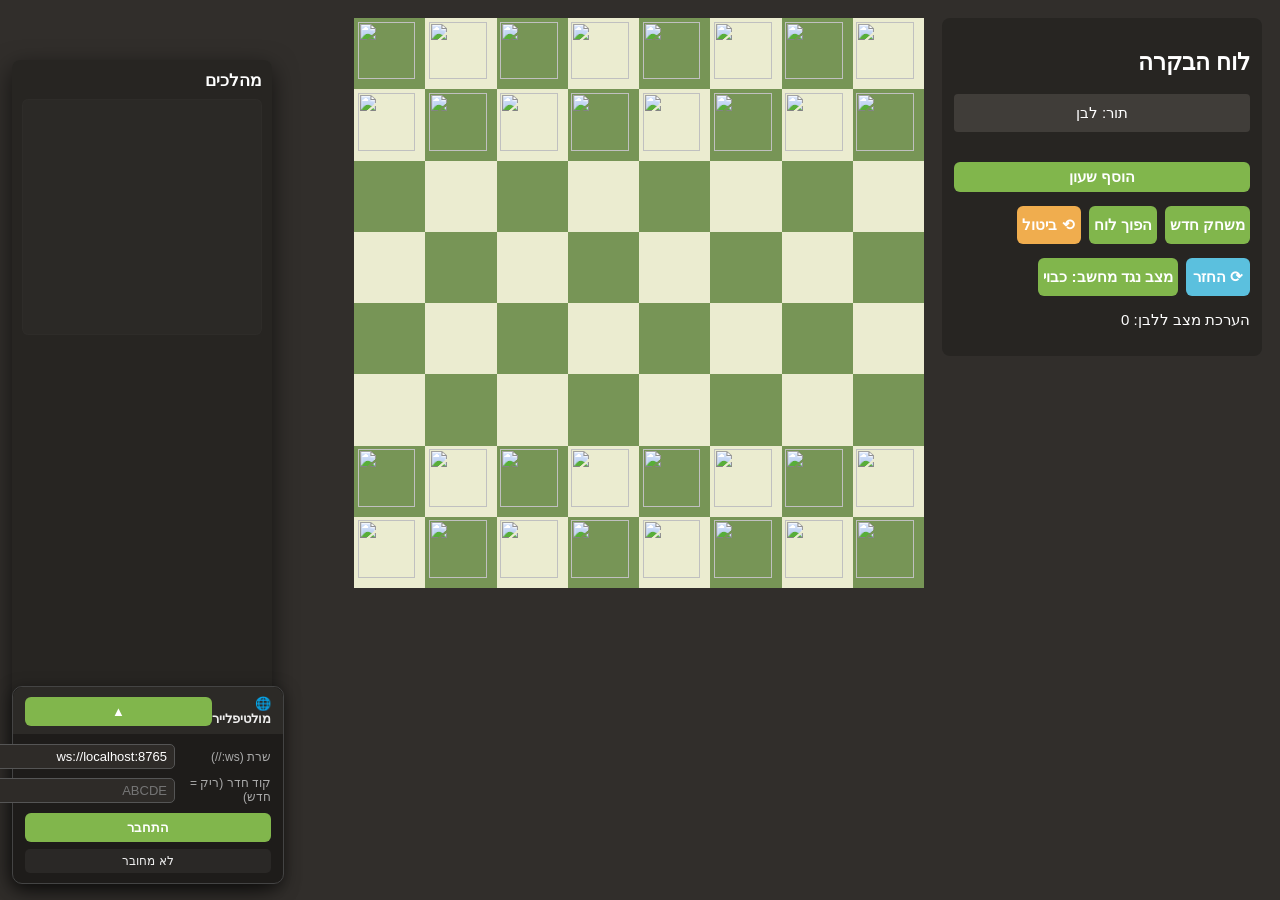
==== index.html @ 579b0fd6 "Add files via upload" ====
﻿<!DOCTYPE html>
<html lang="he" dir="rtl">
<head>
    <meta charset="UTF-8">
    <meta name="viewport" content="width=device-width, initial-scale=1.0">
    <title>מנוע שחמט עצמאי</title>
    <link rel="stylesheet" href="style.css">
</head>
<body>

    <div class="main-container">
        <div class="sidebar">
            <h2>לוח הבקרה</h2>
            <div class="status-box" id="status">תור: <span id="turn-text">לבן</span></div>

            <div class="captured">
                <div id="captured-w"></div>
                <div id="captured-b"></div>
            </div>

            <div class="controls">
                <!-- clocks block -->
                <div id="clocks-wrapper">
                    <div id="clocks" class="no-clock"></div>

                    <div id="clock-controls">
                        <button id="toggleClockBtn">הוסף שעון</button>

                        <div id="clock-form" style="display:none;">
                            <div class="form-row">
                                <label>לבן (דקות): <input id="whiteMinutesInput" type="number" min="0" value="5"></label>
                            </div>
                            <div class="form-row">
                                <label>שחור (דקות): <input id="blackMinutesInput" type="number" min="0" value="5"></label>
                            </div>
                            <div class="form-row">
                                <label>הוספה לכל מהלך (שניות): <input id="incrementInput" type="number" min="0" value="0"></label>
                            </div>
                            <div class="form-row">
                                <button id="startClockBtn">הפעל שעון (תתחיל בעוד ~2s)</button>
                                <button id="cancelClockBtn">בטל</button>
                            </div>
                        </div>
                    </div>
                </div>

                <!-- game control buttons (moved inside .controls) -->
                <div class="game-buttons">
                    <button id="resetBtn">משחק חדש</button>
                    <button id="flipBtn">הפוך לוח</button>


                    <!-- undo/redo חדשים -->
                    <button id="undoBtn" title="Undo (Ctrl+Z)">⟲ ביטול</button>
                    <button id="redoBtn" title="Redo (Ctrl+Y / Ctrl+Shift+Z)">⟳ החזר</button>

                    <button id="toggleAiBtn">מצב נגד מחשב: <span id="ai-status">כבוי</span></button>
                    <!-- AI controls (hidden by default) -->
                    <div id="ai-controls" class="ai-controls" style="display:none;">
                        <label>
                            עומק AI:
                            <input id="aiDepthInput"
                                   type="number"
                                   min="1"
                                   max="6"
                                   value="3"
                                   style="width:48px">
                        </label>
                    </div>
                </div>
            </div>

            <p class="debug-info">הערכת מצב ללבן: <span id="eval-score">0</span></p>
        </div>


        <div class="board-wrapper">
            <div id="board" class="board"></div>
        </div>
    </div>
    <!-- Move panel on the left -->
    <div id="moves-panel" class="moves-panel">
        <div class="moves-panel-header">
            <h3>מהלכים</h3>
        </div>
        <div id="move-list" class="move-list"></div>
    </div>

    <div id="game-over-modal" class="modal-overlay">
        <div class="modal-content">
            <div class="modal-title" id="winner-title">הלבן ניצח!</div>
            <div class="modal-text" id="end-reason">על ידי מט</div>
            <button onclick="game.reset()">משחק חדש</button>
            <button class="close-btn" onclick="document.getElementById('game-over-modal').style.display='none'">סגור</button>
        </div>
    </div>
    <script src="ai.js"></script>
    <script src="script.js"></script>
    <script src="multiplayer.js"></script>
    <script src="server.py"></script>
</body>
</html>
---- style.css ----
﻿:root {
    --sq-light: #ebecd0;
    --sq-dark: #779556;
    --highlight: rgba(255, 255, 51, 0.6);
    --valid-move: rgba(0, 0, 0, 0.15);
    --valid-capture: rgba(255, 0, 0, 0.3);
}

body {
    background-color: #312e2b;
    color: #fff;
    font-family: 'Segoe UI', Tahoma, Geneva, Verdana, sans-serif;
    margin: 0;
    display: flex;
    justify-content: flex-start; /* לא מרכז יותר */
    align-items: flex-start; /* מתחיל מהחלק העליון */
    min-height: 100vh;
}

/* דוחף את ה-main-container לקצה הימני */
.main-container {
    display: flex;
    gap: 18px;
    align-items: flex-start;
    padding: 18px;
    margin-left: auto; /* זה דוחף את הכל שמאלה כדי שה-main-container יעמוד לימין */
    max-width: calc(100% - 20px);
}




.square {
    display: flex;
    justify-content: center;
    align-items: center;
    position: relative;
    font-size: 5vh;
    cursor: pointer;
}

    .square.light {
        background-color: var(--sq-light);
        color: black;
    }

    .square.dark {
        background-color: var(--sq-dark);
        color: white;
    }

    .square.selected {
        background-color: var(--highlight) !important;
    }

/* סימון מהלך חוקי: נקודה קטנה במרכז */
.hint-move::after {
    content: "";
    position: absolute;
    width: 29%;
    height: 29%;
    background-color: rgba(0, 0, 0, 0.20);
    border-radius: 50%;
    pointer-events: none;
}


/* סימון אכילה חוקית: טבעת/בולטות סביב הכלי */
.hint-capture::after {
    content: "";
    position: absolute;
    width: 100%;
    height: 100%;
    border: 6px solid rgba(0, 0, 0, 0.20);
    border-radius: 50%;
    box-sizing: border-box;
    pointer-events: none;
}





button {
    background: #81b64c;
    border: none;
    padding: 14px;
    margin-top: 6px;
    color: white;
    font-weight: bold;
    border-radius: 6px;
    cursor: pointer;
    font-size: 1rem;
}


    button:hover {
        background: #a3d160;
    }

.status-box {
    background: #403d39;
    padding: 10px;
    text-align: center;
    border-radius: 4px;
}

/* Modal */
.modal-overlay {
    position: fixed;
    top: 0;
    left: 0;
    width: 100%;
    height: 100%;
    background: rgba(0, 0, 0, 0.7);
    display: none;
    justify-content: center;
    align-items: center;
    z-index: 100;
}

.modal-content {
    background: #262421;
    padding: 40px;
    border-radius: 10px;
    text-align: center;
    border: 2px solid #81b64c;
    box-shadow: 0 0 20px rgba(0,0,0,0.5);
    color: white;
}

.modal-title {
    font-size: 2rem;
    margin-bottom: 10px;
    font-weight: bold;
}

.modal-text {
    font-size: 1.2rem;
    margin-bottom: 20px;
    color: #ccc;
}

.close-btn {
    background: #454341;
    margin-top: 10px;
}

    .close-btn:hover {
        background: #5a5856;
    }



/* promotion */
.promotion-overlay {
    position: fixed;
    top: 0;
    left: 0;
    width: 100%;
    height: 100%;
    background: rgba(0,0,0,0.5);
    display: flex;
    justify-content: center;
    align-items: center;
    z-index: 1000;
}

.promotion-menu {
    background: white;
    padding: 20px;
    border-radius: 10px;
    display: flex;
    gap: 15px;
    box-shadow: 0 5px 15px rgba(0,0,0,0.3);
}

.promotion-option {
    cursor: pointer;
    transition: transform 0.2s;
    width: 60px;
    height: 60px;
}

.promotion-option:hover {
   transform: scale(1.2);
}

.board.flipped {
    transform: rotate(180deg);
}

.board.flipped .piece-img {
    transform: rotate(180deg);
}


.piece-img {
    width: 90%;
    height: 90%;
    object-fit: contain;
    pointer-events: auto; /* או פשוט הסר את השורה לחלוטין */
    -webkit-user-drag: element; /* אופציונלי — עוזר בדפדפנים מסוימים */
}

#clocks {
    display: flex;
    flex-direction: column;
    gap: 12px;
    margin: 15px 0;
}

#whiteClock,
#blackClock {
    font-family: 'Segoe UI', system-ui, sans-serif;
    font-size: 26px;
    font-weight: 600;
    letter-spacing: 1px;
    background: linear-gradient(180deg, #2c2c2c, #1a1a1a);
    color: #f5f5f5;
    padding: 10px 16px;
    border-radius: 8px;
    display: flex;
    justify-content: center;
    align-items: center;
    box-shadow: inset 0 0 0 1px rgba(255,255,255,0.08), 0 4px 10px rgba(0,0,0,0.4);
    transition: all 0.2s ease;
}

    #whiteClock.active {
        outline: 2px solid #4caf50;
        box-shadow: 0 0 12px rgba(76, 175, 80, 0.6), inset 0 0 0 1px rgba(255,255,255,0.1);
    }

    #blackClock.active {
        outline: 2px solid #f44336;
        box-shadow: 0 0 12px rgba(244, 67, 54, 0.6), inset 0 0 0 1px rgba(255,255,255,0.1);
    }

/* ----- clocks styling ----- */
#clocks-wrapper {
    width: 100%;
}

#clocks {
    display: flex;
    flex-direction: column;
    gap: 8px;
    margin: 12px 0;
}

/* each clock row */
.clock-row {
    display: flex;
    align-items: center;
    gap: 10px;
    padding: 8px 10px;
    border-radius: 8px;
    background: linear-gradient(180deg,#1f1f1f,#121212);
    color: #fff;
    box-shadow: 0 6px 14px rgba(0,0,0,0.45);
}

/* label "לבן" / "שחור" */
.clock-label {
    font-size: 12px;
    color: #ddd;
    font-weight: 600;
    min-width: 48px;
    text-align: left;
}

/* time value */
.clock-time {
    font-family: 'Segoe UI', system-ui, sans-serif;
    font-size: 24px;
    font-weight: 700;
    letter-spacing: 1px;
    margin-left: 8px;
}

/* active player highlight */
.clock-row.active {
    box-shadow: 0 8px 18px rgba(0,0,0,0.6), 0 0 14px rgba(100, 149, 237, 0.18);
    transform: translateY(-2px);
}

/* smaller helpful text */
#clock-controls {
    margin-top: 8px;
    display: flex;
    flex-direction: column;
    gap: 8px;
}

    #clock-controls button {
        padding: 6px 10px;
        border-radius: 6px;
        cursor: pointer;
    }

#clock-form {
    background: rgba(255,255,255,0.03);
    padding: 8px;
    border-radius: 8px;
}

    /* form row */
    #clock-form .form-row {
        margin-bottom: 6px;
        font-size: 14px;
        color: #ddd;
    }

    #clock-form input {
        width: 80px;
        margin-left: 8px;
        padding: 4px 6px;
        border-radius: 4px;
    }

/* ----- layout: move main container to right edge ----- */
.main-container {
    display: flex;
    gap: 18px;
    align-items: flex-start;
    /* push content to the right edge */
    justify-content: flex-end;
    padding: 18px;
}

/* make board-wrapper and sidebar fixed widths (easy to control) */

/* BOARD responsive */
.board-wrapper {
    width: 570px; /* ← זה הגודל שיש לך עכשיו (תוכל לשנות מספר) */
    max-width: calc(100vw - 360px);
    aspect-ratio: 1 / 1;
    box-sizing: border-box;
}


/* השמירה על מרובע מלא בתוך ה-wrapper */
.board {
    width: 100%;
    height: 100%;
    display: grid;
    grid-template-columns: repeat(8, 1fr);
    grid-template-rows: repeat(8, 1fr);
}


/* SIDEBAR spacing smaller and responsive */
.sidebar {
    width: 320px;
    max-width: 38vw;
    background: #272522;
    padding: 12px; /* פחות padding */
    border-radius: 8px;
    display: flex;
    flex-direction: column;
    gap: 0px; /* קטן */
    box-sizing: border-box;
    font-size: 15px;
}
/* --- Game-buttons layout & undo/redo visibility --- */
.game-buttons {
    display: flex;
    gap: 8px;
    flex-wrap: wrap;
    align-items: center;
}

    /* הכפתורים בסיידבר קטנים יותר כדי לא לשבור את ה-layout */
    .game-buttons button {
        padding: 8px 10px; /* קטן יותר מהברירת מחדל */
        margin-top: 0; /* מבטל margin-top כללית */
        font-size: 0.95rem;
        min-width: 64px;
    }

/* צבע מיוחד ל-undo/redo (לא חובה) — לשים לב שזה לא חורג מהערכת צבעים */
#undoBtn {
    background: #f0ad4e;
}
/* כתום-זהוב */
#redoBtn {
    background: #5bc0de;
}
/* תכלת */
#undoBtn:hover {
    background: #f7b96f;
}

#redoBtn:hover {
    background: #7fd3ea;
}


    /* Buttons smaller so they לא מקפיצים את ה-layout */
    .sidebar button {
        background: #81b64c;
        border: none;
        padding: 10px 5px; /* מוקטן */
        margin-top: 6px;
        color: white;
        font-weight: bold;
        border-radius: 6px;
        cursor: pointer;
        font-size: 0.95rem;
        box-sizing: border-box;
    }

    /* tighter control spacing */
    .sidebar .controls {
        display: flex;
        flex-direction: column;
        gap: 8px;
    }



/* Moves panel fixed on the left */
.moves-panel {
    position: fixed;
    left: 12px;
    top: 60px;
    width: 260px;
    height: calc(100vh - 80px);
    background: rgba(39,37,34,0.92);
    border-radius: 8px;
    padding: 10px;
    box-sizing: border-box;
    box-shadow: 0 8px 24px rgba(0,0,0,0.6);
    z-index: 120;
    display: flex;
    flex-direction: column;
    gap: 8px;
}

.moves-panel-header {
    display: flex;
    align-items: center;
    justify-content: space-between;
    gap: 8px;
}

.moves-panel h3 {
    margin: 0;
    font-size: 1.05rem;
    color: #fff;
}

/* use existing .move-list styles from earlier; override height */
.move-list {
    background: rgba(255,255,255,0.02);
    border-radius: 6px;
    padding: 8px;
    font-size: 13px;
    color: #e6e6e6;
    overflow-y: auto;
    flex: 1 1 auto;
}

/* Move list (sidebar) */
.moves-wrapper {
    margin-top: 12px;
    max-height: 260px; /* גובה רשימה - ניתן לשנות */
    overflow: hidden;
    display: flex;
    flex-direction: column;
    gap: 6px;
}

.move-list {
    background: rgba(255,255,255,0.02);
    border-radius: 6px;
    padding: 8px;
    font-size: 13px;
    color: #e6e6e6;
    overflow-y: auto;
    max-height: 220px;
    box-shadow: inset 0 0 0 1px rgba(255,255,255,0.01);
}

/* כל שורה: מספר מהלך ואז מהלכים של לבן/שחור */
.move-row {
    display: flex;
    gap: 8px;
    align-items: center;
    padding: 4px 2px;
    border-bottom: 1px dashed rgba(255,255,255,0.02);
}

    .move-row .move-num {
        color: #bfbfbf;
        min-width: 28px;
        text-align: left;
        font-weight: 600;
    }

    .move-row .move-white, .move-row .move-black {
        flex: 1 1 auto;
        white-space: nowrap;
        overflow: hidden;
        text-overflow: ellipsis;
    }

    /* highlight קל לשורה נבחרת (לשימוש מאוחר יותר) */
    .move-row.selected {
        background: rgba(255,255,255,0.03);
    }

.clickable-move {
    cursor: pointer;
}

    .clickable-move:hover {
        background: rgba(255,255,255,0.1);
    }
button.btn-disabled {
    opacity: 0.45;
    cursor: not-allowed;
    filter: grayscale(0.2);
}


/*זה מוסיף סימון צהוב מסביב לגרירה
    .square.selected-drag {
    box-shadow: 0 0 0 3px rgba(255, 255, 0, 0.6) inset;
}*/
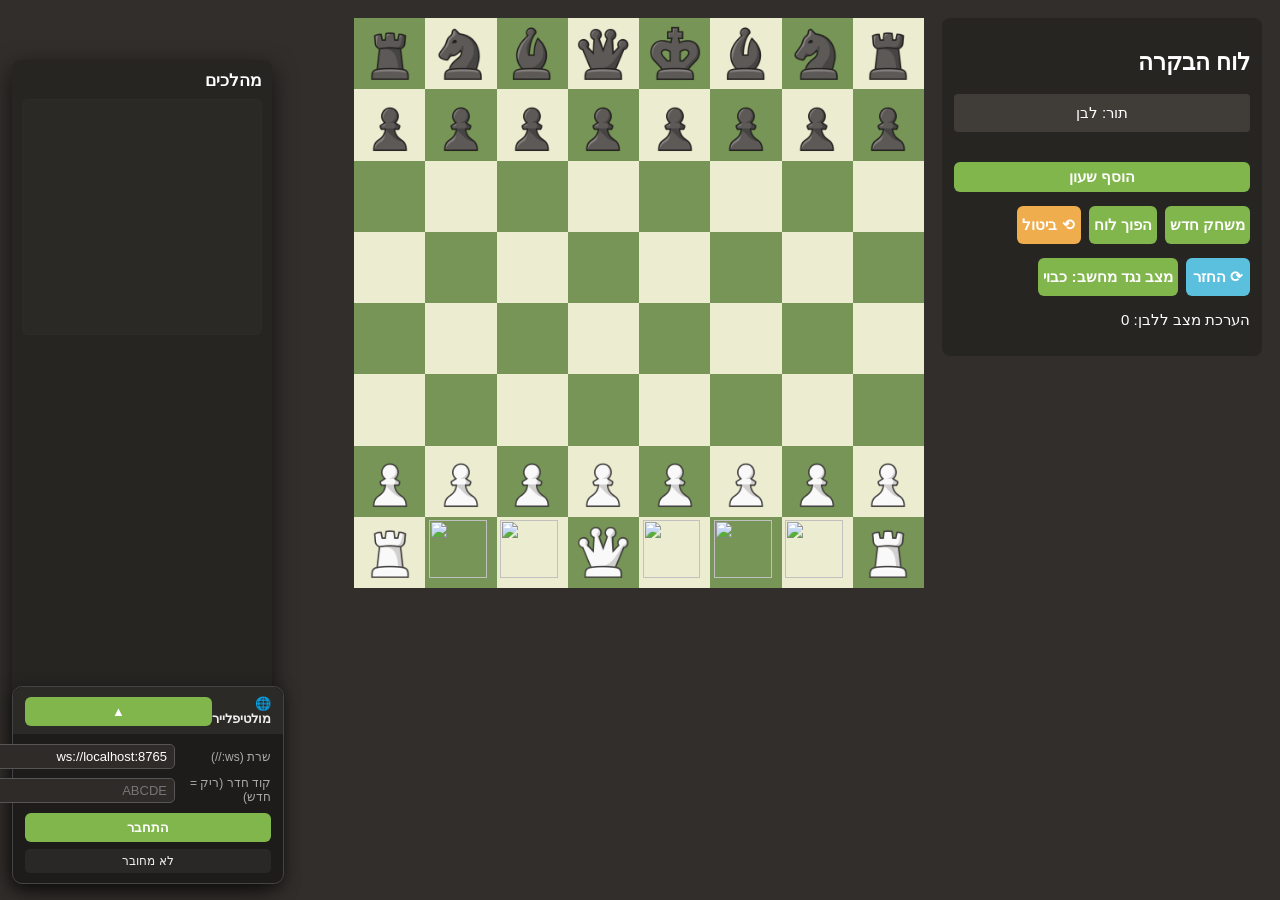
==== commit 3dac69cb: "Update index.html" ====
--- a/index.html
+++ b/index.html
@@ -1,17 +1,18 @@
-﻿<!DOCTYPE html>
+<!DOCTYPE html>
 <html lang="he" dir="rtl">
 <head>
-    <meta charset="UTF-8">
+    <meta charset="utf-8">
+    <meta http-equiv="Content-Type" content="text/html; charset=utf-8">
     <meta name="viewport" content="width=device-width, initial-scale=1.0">
-    <title>מנוע שחמט עצמאי</title>
-    <link rel="stylesheet" href="style.css">
+    <title>&#x5DE;&#x5E0;&#x5D5;&#x5E2; &#x5E9;&#x5D7;&#x5DE;&#x5D8; &#x5E2;&#x5E6;&#x5DE;&#x5D0;&#x5D9;</title>
+    <link rel="stylesheet" href="style.css?v=20260624-final">
 </head>
 <body>
 
     <div class="main-container">
         <div class="sidebar">
-            <h2>לוח הבקרה</h2>
-            <div class="status-box" id="status">תור: <span id="turn-text">לבן</span></div>
+            <h2>&#x5DC;&#x5D5;&#x5D7; &#x5D4;&#x5D1;&#x5E7;&#x5E8;&#x5D4;</h2>
+            <div class="status-box" id="status">&#x5EA;&#x5D5;&#x5E8;: <span id="turn-text">&#x5DC;&#x5D1;&#x5DF;</span></div>
 
             <div class="captured">
                 <div id="captured-w"></div>
@@ -24,21 +25,21 @@
                     <div id="clocks" class="no-clock"></div>
 
                     <div id="clock-controls">
-                        <button id="toggleClockBtn">הוסף שעון</button>
+                        <button id="toggleClockBtn">&#x5D4;&#x5D5;&#x5E1;&#x5E3; &#x5E9;&#x5E2;&#x5D5;&#x5DF;</button>
 
                         <div id="clock-form" style="display:none;">
                             <div class="form-row">
-                                <label>לבן (דקות): <input id="whiteMinutesInput" type="number" min="0" value="5"></label>
+                                <label>&#x5DC;&#x5D1;&#x5DF; (&#x5D3;&#x5E7;&#x5D5;&#x5EA;): <input id="whiteMinutesInput" type="number" min="0" value="5"></label>
                             </div>
                             <div class="form-row">
-                                <label>שחור (דקות): <input id="blackMinutesInput" type="number" min="0" value="5"></label>
+                                <label>&#x5E9;&#x5D7;&#x5D5;&#x5E8; (&#x5D3;&#x5E7;&#x5D5;&#x5EA;): <input id="blackMinutesInput" type="number" min="0" value="5"></label>
                             </div>
                             <div class="form-row">
-                                <label>הוספה לכל מהלך (שניות): <input id="incrementInput" type="number" min="0" value="0"></label>
+                                <label>&#x5D4;&#x5D5;&#x5E1;&#x5E4;&#x5D4; &#x5DC;&#x5DB;&#x5DC; &#x5DE;&#x5D4;&#x5DC;&#x5DA; (&#x5E9;&#x5E0;&#x5D9;&#x5D5;&#x5EA;): <input id="incrementInput" type="number" min="0" value="0"></label>
                             </div>
                             <div class="form-row">
-                                <button id="startClockBtn">הפעל שעון (תתחיל בעוד ~2s)</button>
-                                <button id="cancelClockBtn">בטל</button>
+                                <button id="startClockBtn">&#x5D4;&#x5E4;&#x5E2;&#x5DC; &#x5E9;&#x5E2;&#x5D5;&#x5DF; (&#x5EA;&#x5EA;&#x5D7;&#x5D9;&#x5DC; &#x5D1;&#x5E2;&#x5D5;&#x5D3; ~2s)</button>
+                                <button id="cancelClockBtn">&#x5D1;&#x5D8;&#x5DC;</button>
                             </div>
                         </div>
                     </div>
@@ -46,19 +47,19 @@
 
                 <!-- game control buttons (moved inside .controls) -->
                 <div class="game-buttons">
-                    <button id="resetBtn">משחק חדש</button>
-                    <button id="flipBtn">הפוך לוח</button>
+                    <button id="resetBtn">&#x5DE;&#x5E9;&#x5D7;&#x5E7; &#x5D7;&#x5D3;&#x5E9;</button>
+                    <button id="flipBtn">&#x5D4;&#x5E4;&#x5D5;&#x5DA; &#x5DC;&#x5D5;&#x5D7;</button>
 
 
-                    <!-- undo/redo חדשים -->
-                    <button id="undoBtn" title="Undo (Ctrl+Z)">⟲ ביטול</button>
-                    <button id="redoBtn" title="Redo (Ctrl+Y / Ctrl+Shift+Z)">⟳ החזר</button>
+                    <!-- undo/redo &#x5D7;&#x5D3;&#x5E9;&#x5D9;&#x5DD; -->
+                    <button id="undoBtn" title="Undo (Ctrl+Z)">&#x27F2; &#x5D1;&#x5D9;&#x5D8;&#x5D5;&#x5DC;</button>
+                    <button id="redoBtn" title="Redo (Ctrl+Y / Ctrl+Shift+Z)">&#x27F3; &#x5D4;&#x5D7;&#x5D6;&#x5E8;</button>
 
-                    <button id="toggleAiBtn">מצב נגד מחשב: <span id="ai-status">כבוי</span></button>
+                    <button id="toggleAiBtn">&#x5DE;&#x5E6;&#x5D1; &#x5E0;&#x5D2;&#x5D3; &#x5DE;&#x5D7;&#x5E9;&#x5D1;: <span id="ai-status">&#x5DB;&#x5D1;&#x5D5;&#x5D9;</span></button>
                     <!-- AI controls (hidden by default) -->
                     <div id="ai-controls" class="ai-controls" style="display:none;">
                         <label>
-                            עומק AI:
+                            &#x5E2;&#x5D5;&#x5DE;&#x5E7; AI:
                             <input id="aiDepthInput"
                                    type="number"
                                    min="1"
@@ -70,7 +71,7 @@
                 </div>
             </div>
 
-            <p class="debug-info">הערכת מצב ללבן: <span id="eval-score">0</span></p>
+            <p class="debug-info">&#x5D4;&#x5E2;&#x5E8;&#x5DB;&#x5EA; &#x5DE;&#x5E6;&#x5D1; &#x5DC;&#x5DC;&#x5D1;&#x5DF;: <span id="eval-score">0</span></p>
         </div>
 
 
@@ -81,22 +82,21 @@
     <!-- Move panel on the left -->
     <div id="moves-panel" class="moves-panel">
         <div class="moves-panel-header">
-            <h3>מהלכים</h3>
+            <h3>&#x5DE;&#x5D4;&#x5DC;&#x5DB;&#x5D9;&#x5DD;</h3>
         </div>
         <div id="move-list" class="move-list"></div>
     </div>
 
     <div id="game-over-modal" class="modal-overlay">
         <div class="modal-content">
-            <div class="modal-title" id="winner-title">הלבן ניצח!</div>
-            <div class="modal-text" id="end-reason">על ידי מט</div>
-            <button onclick="game.reset()">משחק חדש</button>
-            <button class="close-btn" onclick="document.getElementById('game-over-modal').style.display='none'">סגור</button>
+            <div class="modal-title" id="winner-title">&#x5D4;&#x5DC;&#x5D1;&#x5DF; &#x5E0;&#x5D9;&#x5E6;&#x5D7;!</div>
+            <div class="modal-text" id="end-reason">&#x5E2;&#x5DC; &#x5D9;&#x5D3;&#x5D9; &#x5DE;&#x5D8;</div>
+            <button onclick="game.reset()">&#x5DE;&#x5E9;&#x5D7;&#x5E7; &#x5D7;&#x5D3;&#x5E9;</button>
+            <button class="close-btn" onclick="document.getElementById('game-over-modal').style.display='none'">&#x5E1;&#x5D2;&#x5D5;&#x5E8;</button>
         </div>
     </div>
-    <script src="ai.js"></script>
-    <script src="script.js"></script>
-    <script src="multiplayer.js"></script>
-    <script src="server.py"></script>
+    <script src="ai.js?v=20260624-final"></script>
+    <script src="script.js?v=20260624-final"></script>
+    <script src="multiplayer.js?v=20260624-final"></script>
 </body>
-</html>+</html>
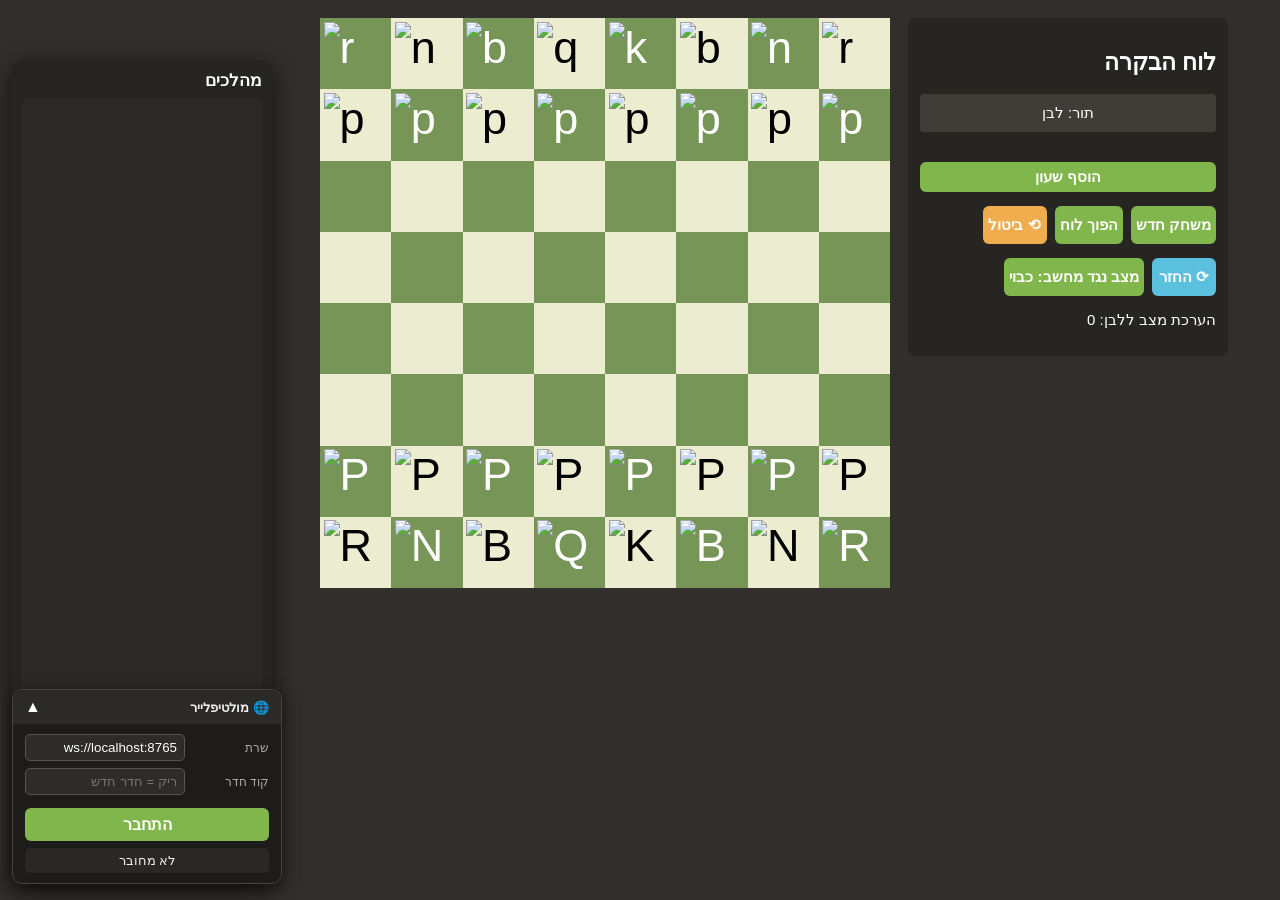
==== commit 971ec001: "Update index.html" ====
--- a/index.html
+++ b/index.html
@@ -1,18 +1,17 @@
 <!DOCTYPE html>
 <html lang="he" dir="rtl">
 <head>
-    <meta charset="utf-8">
-    <meta http-equiv="Content-Type" content="text/html; charset=utf-8">
+    <meta charset="UTF-8">
     <meta name="viewport" content="width=device-width, initial-scale=1.0">
-    <title>&#x5DE;&#x5E0;&#x5D5;&#x5E2; &#x5E9;&#x5D7;&#x5DE;&#x5D8; &#x5E2;&#x5E6;&#x5DE;&#x5D0;&#x5D9;</title>
-    <link rel="stylesheet" href="style.css?v=20260624-final">
+    <title>מנוע שחמט עצמאי</title>
+    <link rel="stylesheet" href="style.css">
 </head>
 <body>
 
     <div class="main-container">
         <div class="sidebar">
-            <h2>&#x5DC;&#x5D5;&#x5D7; &#x5D4;&#x5D1;&#x5E7;&#x5E8;&#x5D4;</h2>
-            <div class="status-box" id="status">&#x5EA;&#x5D5;&#x5E8;: <span id="turn-text">&#x5DC;&#x5D1;&#x5DF;</span></div>
+            <h2>לוח הבקרה</h2>
+            <div class="status-box" id="status">תור: <span id="turn-text">לבן</span></div>
 
             <div class="captured">
                 <div id="captured-w"></div>
@@ -25,21 +24,21 @@
                     <div id="clocks" class="no-clock"></div>
 
                     <div id="clock-controls">
-                        <button id="toggleClockBtn">&#x5D4;&#x5D5;&#x5E1;&#x5E3; &#x5E9;&#x5E2;&#x5D5;&#x5DF;</button>
+                        <button id="toggleClockBtn">הוסף שעון</button>
 
                         <div id="clock-form" style="display:none;">
                             <div class="form-row">
-                                <label>&#x5DC;&#x5D1;&#x5DF; (&#x5D3;&#x5E7;&#x5D5;&#x5EA;): <input id="whiteMinutesInput" type="number" min="0" value="5"></label>
+                                <label>לבן (דקות): <input id="whiteMinutesInput" type="number" min="0" value="5"></label>
                             </div>
                             <div class="form-row">
-                                <label>&#x5E9;&#x5D7;&#x5D5;&#x5E8; (&#x5D3;&#x5E7;&#x5D5;&#x5EA;): <input id="blackMinutesInput" type="number" min="0" value="5"></label>
+                                <label>שחור (דקות): <input id="blackMinutesInput" type="number" min="0" value="5"></label>
                             </div>
                             <div class="form-row">
-                                <label>&#x5D4;&#x5D5;&#x5E1;&#x5E4;&#x5D4; &#x5DC;&#x5DB;&#x5DC; &#x5DE;&#x5D4;&#x5DC;&#x5DA; (&#x5E9;&#x5E0;&#x5D9;&#x5D5;&#x5EA;): <input id="incrementInput" type="number" min="0" value="0"></label>
+                                <label>הוספה לכל מהלך (שניות): <input id="incrementInput" type="number" min="0" value="0"></label>
                             </div>
                             <div class="form-row">
-                                <button id="startClockBtn">&#x5D4;&#x5E4;&#x5E2;&#x5DC; &#x5E9;&#x5E2;&#x5D5;&#x5DF; (&#x5EA;&#x5EA;&#x5D7;&#x5D9;&#x5DC; &#x5D1;&#x5E2;&#x5D5;&#x5D3; ~2s)</button>
-                                <button id="cancelClockBtn">&#x5D1;&#x5D8;&#x5DC;</button>
+                                <button id="startClockBtn">הפעל שעון (תתחיל בעוד ~2s)</button>
+                                <button id="cancelClockBtn">בטל</button>
                             </div>
                         </div>
                     </div>
@@ -47,19 +46,19 @@
 
                 <!-- game control buttons (moved inside .controls) -->
                 <div class="game-buttons">
-                    <button id="resetBtn">&#x5DE;&#x5E9;&#x5D7;&#x5E7; &#x5D7;&#x5D3;&#x5E9;</button>
-                    <button id="flipBtn">&#x5D4;&#x5E4;&#x5D5;&#x5DA; &#x5DC;&#x5D5;&#x5D7;</button>
+                    <button id="resetBtn">משחק חדש</button>
+                    <button id="flipBtn">הפוך לוח</button>
 
 
-                    <!-- undo/redo &#x5D7;&#x5D3;&#x5E9;&#x5D9;&#x5DD; -->
-                    <button id="undoBtn" title="Undo (Ctrl+Z)">&#x27F2; &#x5D1;&#x5D9;&#x5D8;&#x5D5;&#x5DC;</button>
-                    <button id="redoBtn" title="Redo (Ctrl+Y / Ctrl+Shift+Z)">&#x27F3; &#x5D4;&#x5D7;&#x5D6;&#x5E8;</button>
+                    <!-- undo/redo חדשים -->
+                    <button id="undoBtn" title="Undo (Ctrl+Z)">⟲ ביטול</button>
+                    <button id="redoBtn" title="Redo (Ctrl+Y / Ctrl+Shift+Z)">⟳ החזר</button>
 
-                    <button id="toggleAiBtn">&#x5DE;&#x5E6;&#x5D1; &#x5E0;&#x5D2;&#x5D3; &#x5DE;&#x5D7;&#x5E9;&#x5D1;: <span id="ai-status">&#x5DB;&#x5D1;&#x5D5;&#x5D9;</span></button>
+                    <button id="toggleAiBtn">מצב נגד מחשב: <span id="ai-status">כבוי</span></button>
                     <!-- AI controls (hidden by default) -->
                     <div id="ai-controls" class="ai-controls" style="display:none;">
                         <label>
-                            &#x5E2;&#x5D5;&#x5DE;&#x5E7; AI:
+                            עומק AI:
                             <input id="aiDepthInput"
                                    type="number"
                                    min="1"
@@ -71,7 +70,7 @@
                 </div>
             </div>
 
-            <p class="debug-info">&#x5D4;&#x5E2;&#x5E8;&#x5DB;&#x5EA; &#x5DE;&#x5E6;&#x5D1; &#x5DC;&#x5DC;&#x5D1;&#x5DF;: <span id="eval-score">0</span></p>
+            <p class="debug-info">הערכת מצב ללבן: <span id="eval-score">0</span></p>
         </div>
 
 
@@ -82,21 +81,22 @@
     <!-- Move panel on the left -->
     <div id="moves-panel" class="moves-panel">
         <div class="moves-panel-header">
-            <h3>&#x5DE;&#x5D4;&#x5DC;&#x5DB;&#x5D9;&#x5DD;</h3>
+            <h3>מהלכים</h3>
         </div>
         <div id="move-list" class="move-list"></div>
     </div>
 
     <div id="game-over-modal" class="modal-overlay">
         <div class="modal-content">
-            <div class="modal-title" id="winner-title">&#x5D4;&#x5DC;&#x5D1;&#x5DF; &#x5E0;&#x5D9;&#x5E6;&#x5D7;!</div>
-            <div class="modal-text" id="end-reason">&#x5E2;&#x5DC; &#x5D9;&#x5D3;&#x5D9; &#x5DE;&#x5D8;</div>
-            <button onclick="game.reset()">&#x5DE;&#x5E9;&#x5D7;&#x5E7; &#x5D7;&#x5D3;&#x5E9;</button>
-            <button class="close-btn" onclick="document.getElementById('game-over-modal').style.display='none'">&#x5E1;&#x5D2;&#x5D5;&#x5E8;</button>
+            <div class="modal-title" id="winner-title">הלבן ניצח!</div>
+            <div class="modal-text" id="end-reason">על ידי מט</div>
+            <button onclick="game.reset()">משחק חדש</button>
+            <button class="close-btn" onclick="document.getElementById('game-over-modal').style.display='none'">סגור</button>
         </div>
     </div>
-    <script src="ai.js?v=20260624-final"></script>
-    <script src="script.js?v=20260624-final"></script>
-    <script src="multiplayer.js?v=20260624-final"></script>
+    <script src="ai.js"></script>
+    <script src="script.js"></script>
+    <script src="multiplayer.js"></script>
+    <script src="server.py"></script>
 </body>
 </html>
--- a/style.css
+++ b/style.css
@@ -1,4 +1,4 @@
-﻿:root {
+:root {
     --sq-light: #ebecd0;
     --sq-dark: #779556;
     --highlight: rgba(255, 255, 51, 0.6);
@@ -12,18 +12,18 @@
     font-family: 'Segoe UI', Tahoma, Geneva, Verdana, sans-serif;
     margin: 0;
     display: flex;
-    justify-content: flex-start; /* לא מרכז יותר */
-    align-items: flex-start; /* מתחיל מהחלק העליון */
+    justify-content: flex-start; /* \u05DC\u05D0 \u05DE\u05E8\u05DB\u05D6 \u05D9\u05D5\u05EA\u05E8 */
+    align-items: flex-start; /* \u05DE\u05EA\u05D7\u05D9\u05DC \u05DE\u05D4\u05D7\u05DC\u05E7 \u05D4\u05E2\u05DC\u05D9\u05D5\u05DF */
     min-height: 100vh;
 }
 
-/* דוחף את ה-main-container לקצה הימני */
+/* \u05D3\u05D5\u05D7\u05E3 \u05D0\u05EA \u05D4-main-container \u05DC\u05E7\u05E6\u05D4 \u05D4\u05D9\u05DE\u05E0\u05D9 */
 .main-container {
     display: flex;
     gap: 18px;
     align-items: flex-start;
     padding: 18px;
-    margin-left: auto; /* זה דוחף את הכל שמאלה כדי שה-main-container יעמוד לימין */
+    margin-left: auto; /* \u05D6\u05D4 \u05D3\u05D5\u05D7\u05E3 \u05D0\u05EA \u05D4\u05DB\u05DC \u05E9\u05DE\u05D0\u05DC\u05D4 \u05DB\u05D3\u05D9 \u05E9\u05D4-main-container \u05D9\u05E2\u05DE\u05D5\u05D3 \u05DC\u05D9\u05DE\u05D9\u05DF */
     max-width: calc(100% - 20px);
 }
 
@@ -53,7 +53,7 @@
         background-color: var(--highlight) !important;
     }
 
-/* סימון מהלך חוקי: נקודה קטנה במרכז */
+/* \u05E1\u05D9\u05DE\u05D5\u05DF \u05DE\u05D4\u05DC\u05DA \u05D7\u05D5\u05E7\u05D9: \u05E0\u05E7\u05D5\u05D3\u05D4 \u05E7\u05D8\u05E0\u05D4 \u05D1\u05DE\u05E8\u05DB\u05D6 */
 .hint-move::after {
     content: "";
     position: absolute;
@@ -65,7 +65,7 @@
 }
 
 
-/* סימון אכילה חוקית: טבעת/בולטות סביב הכלי */
+/* \u05E1\u05D9\u05DE\u05D5\u05DF \u05D0\u05DB\u05D9\u05DC\u05D4 \u05D7\u05D5\u05E7\u05D9\u05EA: \u05D8\u05D1\u05E2\u05EA/\u05D1\u05D5\u05DC\u05D8\u05D5\u05EA \u05E1\u05D1\u05D9\u05D1 \u05D4\u05DB\u05DC\u05D9 */
 .hint-capture::after {
     content: "";
     position: absolute;
@@ -199,8 +199,8 @@
     width: 90%;
     height: 90%;
     object-fit: contain;
-    pointer-events: auto; /* או פשוט הסר את השורה לחלוטין */
-    -webkit-user-drag: element; /* אופציונלי — עוזר בדפדפנים מסוימים */
+    pointer-events: auto; /* \u05D0\u05D5 \u05E4\u05E9\u05D5\u05D8 \u05D4\u05E1\u05E8 \u05D0\u05EA \u05D4\u05E9\u05D5\u05E8\u05D4 \u05DC\u05D7\u05DC\u05D5\u05D8\u05D9\u05DF */
+    -webkit-user-drag: element; /* \u05D0\u05D5\u05E4\u05E6\u05D9\u05D5\u05E0\u05DC\u05D9 \u2014 \u05E2\u05D5\u05D6\u05E8 \u05D1\u05D3\u05E4\u05D3\u05E4\u05E0\u05D9\u05DD \u05DE\u05E1\u05D5\u05D9\u05DE\u05D9\u05DD */
 }
 
 #clocks {
@@ -261,7 +261,7 @@
     box-shadow: 0 6px 14px rgba(0,0,0,0.45);
 }
 
-/* label "לבן" / "שחור" */
+/* label "\u05DC\u05D1\u05DF" / "\u05E9\u05D7\u05D5\u05E8" */
 .clock-label {
     font-size: 12px;
     color: #ddd;
@@ -333,14 +333,14 @@
 
 /* BOARD responsive */
 .board-wrapper {
-    width: 570px; /* ← זה הגודל שיש לך עכשיו (תוכל לשנות מספר) */
+    width: 570px; /* \u2190 \u05D6\u05D4 \u05D4\u05D2\u05D5\u05D3\u05DC \u05E9\u05D9\u05E9 \u05DC\u05DA \u05E2\u05DB\u05E9\u05D9\u05D5 (\u05EA\u05D5\u05DB\u05DC \u05DC\u05E9\u05E0\u05D5\u05EA \u05DE\u05E1\u05E4\u05E8) */
     max-width: calc(100vw - 360px);
     aspect-ratio: 1 / 1;
     box-sizing: border-box;
 }
 
 
-/* השמירה על מרובע מלא בתוך ה-wrapper */
+/* \u05D4\u05E9\u05DE\u05D9\u05E8\u05D4 \u05E2\u05DC \u05DE\u05E8\u05D5\u05D1\u05E2 \u05DE\u05DC\u05D0 \u05D1\u05EA\u05D5\u05DA \u05D4-wrapper */
 .board {
     width: 100%;
     height: 100%;
@@ -355,11 +355,11 @@
     width: 320px;
     max-width: 38vw;
     background: #272522;
-    padding: 12px; /* פחות padding */
+    padding: 12px; /* \u05E4\u05D7\u05D5\u05EA padding */
     border-radius: 8px;
     display: flex;
     flex-direction: column;
-    gap: 0px; /* קטן */
+    gap: 0px; /* \u05E7\u05D8\u05DF */
     box-sizing: border-box;
     font-size: 15px;
 }
@@ -371,23 +371,23 @@
     align-items: center;
 }
 
-    /* הכפתורים בסיידבר קטנים יותר כדי לא לשבור את ה-layout */
+    /* \u05D4\u05DB\u05E4\u05EA\u05D5\u05E8\u05D9\u05DD \u05D1\u05E1\u05D9\u05D9\u05D3\u05D1\u05E8 \u05E7\u05D8\u05E0\u05D9\u05DD \u05D9\u05D5\u05EA\u05E8 \u05DB\u05D3\u05D9 \u05DC\u05D0 \u05DC\u05E9\u05D1\u05D5\u05E8 \u05D0\u05EA \u05D4-layout */
     .game-buttons button {
-        padding: 8px 10px; /* קטן יותר מהברירת מחדל */
-        margin-top: 0; /* מבטל margin-top כללית */
+        padding: 8px 10px; /* \u05E7\u05D8\u05DF \u05D9\u05D5\u05EA\u05E8 \u05DE\u05D4\u05D1\u05E8\u05D9\u05E8\u05EA \u05DE\u05D7\u05D3\u05DC */
+        margin-top: 0; /* \u05DE\u05D1\u05D8\u05DC margin-top \u05DB\u05DC\u05DC\u05D9\u05EA */
         font-size: 0.95rem;
         min-width: 64px;
     }
 
-/* צבע מיוחד ל-undo/redo (לא חובה) — לשים לב שזה לא חורג מהערכת צבעים */
+/* \u05E6\u05D1\u05E2 \u05DE\u05D9\u05D5\u05D7\u05D3 \u05DC-undo/redo (\u05DC\u05D0 \u05D7\u05D5\u05D1\u05D4) \u2014 \u05DC\u05E9\u05D9\u05DD \u05DC\u05D1 \u05E9\u05D6\u05D4 \u05DC\u05D0 \u05D7\u05D5\u05E8\u05D2 \u05DE\u05D4\u05E2\u05E8\u05DB\u05EA \u05E6\u05D1\u05E2\u05D9\u05DD */
 #undoBtn {
     background: #f0ad4e;
 }
-/* כתום-זהוב */
+/* \u05DB\u05EA\u05D5\u05DD-\u05D6\u05D4\u05D5\u05D1 */
 #redoBtn {
     background: #5bc0de;
 }
-/* תכלת */
+/* \u05EA\u05DB\u05DC\u05EA */
 #undoBtn:hover {
     background: #f7b96f;
 }
@@ -397,11 +397,11 @@
 }
 
 
-    /* Buttons smaller so they לא מקפיצים את ה-layout */
+    /* Buttons smaller so they \u05DC\u05D0 \u05DE\u05E7\u05E4\u05D9\u05E6\u05D9\u05DD \u05D0\u05EA \u05D4-layout */
     .sidebar button {
         background: #81b64c;
         border: none;
-        padding: 10px 5px; /* מוקטן */
+        padding: 10px 5px; /* \u05DE\u05D5\u05E7\u05D8\u05DF */
         margin-top: 6px;
         color: white;
         font-weight: bold;
@@ -465,7 +465,7 @@
 /* Move list (sidebar) */
 .moves-wrapper {
     margin-top: 12px;
-    max-height: 260px; /* גובה רשימה - ניתן לשנות */
+    max-height: 260px; /* \u05D2\u05D5\u05D1\u05D4 \u05E8\u05E9\u05D9\u05DE\u05D4 - \u05E0\u05D9\u05EA\u05DF \u05DC\u05E9\u05E0\u05D5\u05EA */
     overflow: hidden;
     display: flex;
     flex-direction: column;
@@ -483,7 +483,7 @@
     box-shadow: inset 0 0 0 1px rgba(255,255,255,0.01);
 }
 
-/* כל שורה: מספר מהלך ואז מהלכים של לבן/שחור */
+/* \u05DB\u05DC \u05E9\u05D5\u05E8\u05D4: \u05DE\u05E1\u05E4\u05E8 \u05DE\u05D4\u05DC\u05DA \u05D5\u05D0\u05D6 \u05DE\u05D4\u05DC\u05DB\u05D9\u05DD \u05E9\u05DC \u05DC\u05D1\u05DF/\u05E9\u05D7\u05D5\u05E8 */
 .move-row {
     display: flex;
     gap: 8px;
@@ -506,7 +506,7 @@
         text-overflow: ellipsis;
     }
 
-    /* highlight קל לשורה נבחרת (לשימוש מאוחר יותר) */
+    /* highlight \u05E7\u05DC \u05DC\u05E9\u05D5\u05E8\u05D4 \u05E0\u05D1\u05D7\u05E8\u05EA (\u05DC\u05E9\u05D9\u05DE\u05D5\u05E9 \u05DE\u05D0\u05D5\u05D7\u05E8 \u05D9\u05D5\u05EA\u05E8) */
     .move-row.selected {
         background: rgba(255,255,255,0.03);
     }
@@ -525,8 +525,79 @@
 }
 
 
-/*זה מוסיף סימון צהוב מסביב לגרירה
+/*\u05D6\u05D4 \u05DE\u05D5\u05E1\u05D9\u05E3 \u05E1\u05D9\u05DE\u05D5\u05DF \u05E6\u05D4\u05D5\u05D1 \u05DE\u05E1\u05D1\u05D9\u05D1 \u05DC\u05D2\u05E8\u05D9\u05E8\u05D4
     .square.selected-drag {
     box-shadow: 0 0 0 3px rgba(255, 255, 0, 0.6) inset;
 }*/
 
+
+
+/* \u05EA\u05D9\u05E7\u05D5\u05E0\u05D9 \u05E4\u05E8\u05D9\u05E1\u05D4 \u05D5\u05E0\u05D2\u05D9\u05E9\u05D5\u05EA */
+html { box-sizing: border-box; }
+*, *::before, *::after { box-sizing: inherit; }
+body { overflow-x: hidden; }
+button:disabled, .btn-disabled { opacity: .45; cursor: not-allowed; }
+.not-draggable { cursor: default; }
+
+@media (min-width: 1151px) {
+    .main-container { width: 100%; padding-left: 300px; }
+}
+
+@media (max-width: 1150px) {
+    body { display: block; }
+    .main-container {
+        width: 100%; max-width: none; margin: 0;
+        justify-content: center; flex-wrap: wrap;
+        padding: 14px;
+    }
+    .moves-panel {
+        position: static; width: calc(100% - 28px); height: 280px;
+        margin: 0 14px 14px;
+    }
+    .board-wrapper { width: min(620px, calc(100vw - 380px)); max-width: none; }
+}
+
+@media (max-width: 700px) {
+    body { padding-top: 96px !important; }
+    #topbar { height: auto !important; min-height: 84px; flex-wrap: wrap; gap: 6px; padding: 8px !important; }
+    #topbar .tb-left, #topbar .tb-right { flex-wrap: wrap; gap: 6px !important; }
+    #topbar button { padding: 6px 8px !important; }
+    .main-container { flex-direction: column-reverse; align-items: center; padding: 10px; gap: 10px; }
+    .board-wrapper { width: calc(100vw - 20px); max-width: 620px; }
+    .sidebar { width: calc(100vw - 20px); max-width: 620px; }
+    .moves-panel { width: calc(100% - 20px); margin: 0 10px 10px; }
+    .modal-content, #auth-box, #history-box, #admin-box { width: calc(100vw - 28px) !important; max-width: 520px; padding: 22px !important; }
+    .piece-img { width: 96%; height: 96%; }
+}
+
+
+/* Final responsive fixes */
+html, body { max-width: 100%; overflow-x: hidden; }
+.move-list { max-height: none; }
+@media (max-width: 980px) {
+    body { display: block; padding-top: 52px; }
+    .main-container {
+        width: 100%; max-width: 100%; margin: 0; padding: 10px;
+        display: flex; flex-direction: column; align-items: center; gap: 10px;
+        box-sizing: border-box;
+    }
+    .sidebar { width: min(100%, 620px); max-width: none; order: 2; }
+    .board-wrapper { width: min(96vw, 620px); max-width: none; order: 1; }
+    .moves-panel {
+        position: static; width: min(calc(100% - 20px), 620px); height: 280px;
+        margin: 10px auto; box-sizing: border-box;
+    }
+    #topbar { height: auto; min-height: 44px; padding: 6px 10px; gap: 6px; flex-wrap: wrap; }
+    #topbar .tb-left, #topbar .tb-right { flex-wrap: wrap; gap: 6px; }
+    #topbar button { padding: 6px 8px; }
+}
+@media (max-width: 520px) {
+    .main-container { padding: 6px; }
+    .board-wrapper { width: calc(100vw - 12px); }
+    .sidebar { width: calc(100vw - 12px); padding: 9px; }
+    .game-buttons { display: grid; grid-template-columns: repeat(2, minmax(0, 1fr)); }
+    .game-buttons button { width: 100%; min-width: 0; }
+    #auth-box { width: calc(100vw - 28px) !important; padding: 24px 18px !important; box-sizing: border-box; }
+    #history-box, #admin-box { width: calc(100vw - 24px) !important; padding: 18px 14px !important; box-sizing: border-box; }
+    .game-row, .user-row { gap: 8px; flex-wrap: wrap; }
+}
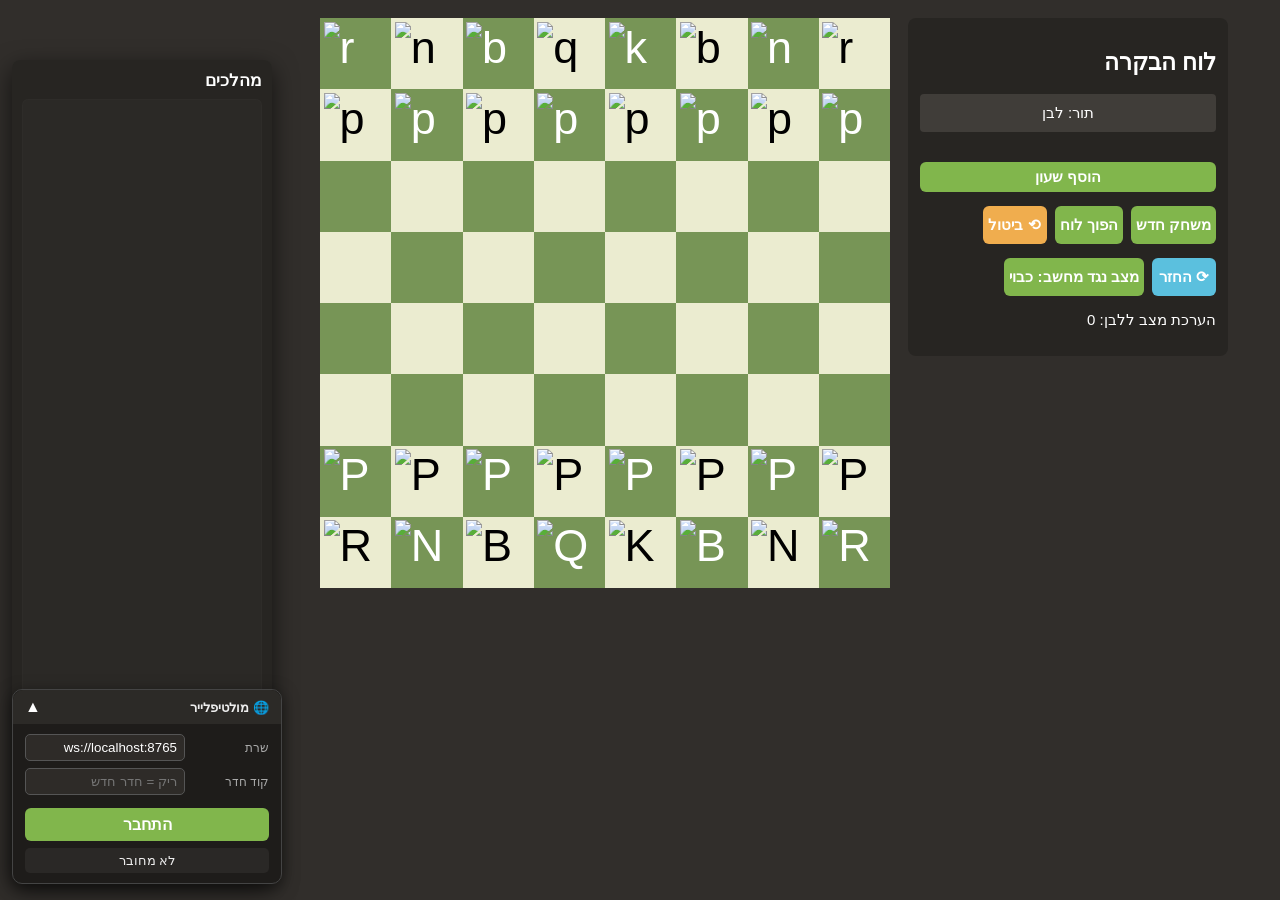
==== commit 7a1a1bd3: "Update index.html" ====
--- a/index.html
+++ b/index.html
@@ -1,17 +1,18 @@
 <!DOCTYPE html>
 <html lang="he" dir="rtl">
 <head>
-    <meta charset="UTF-8">
+    <meta charset="utf-8">
+    <meta http-equiv="Content-Type" content="text/html; charset=utf-8">
     <meta name="viewport" content="width=device-width, initial-scale=1.0">
-    <title>מנוע שחמט עצמאי</title>
-    <link rel="stylesheet" href="style.css">
+    <title>&#x5DE;&#x5E0;&#x5D5;&#x5E2; &#x5E9;&#x5D7;&#x5DE;&#x5D8; &#x5E2;&#x5E6;&#x5DE;&#x5D0;&#x5D9;</title>
+    <link rel="stylesheet" href="style.css?v=20260624-final">
 </head>
 <body>
 
     <div class="main-container">
         <div class="sidebar">
-            <h2>לוח הבקרה</h2>
-            <div class="status-box" id="status">תור: <span id="turn-text">לבן</span></div>
+            <h2>&#x5DC;&#x5D5;&#x5D7; &#x5D4;&#x5D1;&#x5E7;&#x5E8;&#x5D4;</h2>
+            <div class="status-box" id="status">&#x5EA;&#x5D5;&#x5E8;: <span id="turn-text">&#x5DC;&#x5D1;&#x5DF;</span></div>
 
             <div class="captured">
                 <div id="captured-w"></div>
@@ -24,21 +25,21 @@
                     <div id="clocks" class="no-clock"></div>
 
                     <div id="clock-controls">
-                        <button id="toggleClockBtn">הוסף שעון</button>
+                        <button id="toggleClockBtn">&#x5D4;&#x5D5;&#x5E1;&#x5E3; &#x5E9;&#x5E2;&#x5D5;&#x5DF;</button>
 
                         <div id="clock-form" style="display:none;">
                             <div class="form-row">
-                                <label>לבן (דקות): <input id="whiteMinutesInput" type="number" min="0" value="5"></label>
+                                <label>&#x5DC;&#x5D1;&#x5DF; (&#x5D3;&#x5E7;&#x5D5;&#x5EA;): <input id="whiteMinutesInput" type="number" min="0" value="5"></label>
                             </div>
                             <div class="form-row">
-                                <label>שחור (דקות): <input id="blackMinutesInput" type="number" min="0" value="5"></label>
+                                <label>&#x5E9;&#x5D7;&#x5D5;&#x5E8; (&#x5D3;&#x5E7;&#x5D5;&#x5EA;): <input id="blackMinutesInput" type="number" min="0" value="5"></label>
                             </div>
                             <div class="form-row">
-                                <label>הוספה לכל מהלך (שניות): <input id="incrementInput" type="number" min="0" value="0"></label>
+                                <label>&#x5D4;&#x5D5;&#x5E1;&#x5E4;&#x5D4; &#x5DC;&#x5DB;&#x5DC; &#x5DE;&#x5D4;&#x5DC;&#x5DA; (&#x5E9;&#x5E0;&#x5D9;&#x5D5;&#x5EA;): <input id="incrementInput" type="number" min="0" value="0"></label>
                             </div>
                             <div class="form-row">
-                                <button id="startClockBtn">הפעל שעון (תתחיל בעוד ~2s)</button>
-                                <button id="cancelClockBtn">בטל</button>
+                                <button id="startClockBtn">&#x5D4;&#x5E4;&#x5E2;&#x5DC; &#x5E9;&#x5E2;&#x5D5;&#x5DF; (&#x5EA;&#x5EA;&#x5D7;&#x5D9;&#x5DC; &#x5D1;&#x5E2;&#x5D5;&#x5D3; ~2s)</button>
+                                <button id="cancelClockBtn">&#x5D1;&#x5D8;&#x5DC;</button>
                             </div>
                         </div>
                     </div>
@@ -46,19 +47,19 @@
 
                 <!-- game control buttons (moved inside .controls) -->
                 <div class="game-buttons">
-                    <button id="resetBtn">משחק חדש</button>
-                    <button id="flipBtn">הפוך לוח</button>
+                    <button id="resetBtn">&#x5DE;&#x5E9;&#x5D7;&#x5E7; &#x5D7;&#x5D3;&#x5E9;</button>
+                    <button id="flipBtn">&#x5D4;&#x5E4;&#x5D5;&#x5DA; &#x5DC;&#x5D5;&#x5D7;</button>
 
 
-                    <!-- undo/redo חדשים -->
-                    <button id="undoBtn" title="Undo (Ctrl+Z)">⟲ ביטול</button>
-                    <button id="redoBtn" title="Redo (Ctrl+Y / Ctrl+Shift+Z)">⟳ החזר</button>
+                    <!-- undo/redo &#x5D7;&#x5D3;&#x5E9;&#x5D9;&#x5DD; -->
+                    <button id="undoBtn" title="Undo (Ctrl+Z)">&#x27F2; &#x5D1;&#x5D9;&#x5D8;&#x5D5;&#x5DC;</button>
+                    <button id="redoBtn" title="Redo (Ctrl+Y / Ctrl+Shift+Z)">&#x27F3; &#x5D4;&#x5D7;&#x5D6;&#x5E8;</button>
 
-                    <button id="toggleAiBtn">מצב נגד מחשב: <span id="ai-status">כבוי</span></button>
+                    <button id="toggleAiBtn">&#x5DE;&#x5E6;&#x5D1; &#x5E0;&#x5D2;&#x5D3; &#x5DE;&#x5D7;&#x5E9;&#x5D1;: <span id="ai-status">&#x5DB;&#x5D1;&#x5D5;&#x5D9;</span></button>
                     <!-- AI controls (hidden by default) -->
                     <div id="ai-controls" class="ai-controls" style="display:none;">
                         <label>
-                            עומק AI:
+                            &#x5E2;&#x5D5;&#x5DE;&#x5E7; AI:
                             <input id="aiDepthInput"
                                    type="number"
                                    min="1"
@@ -70,7 +71,7 @@
                 </div>
             </div>
 
-            <p class="debug-info">הערכת מצב ללבן: <span id="eval-score">0</span></p>
+            <p class="debug-info">&#x5D4;&#x5E2;&#x5E8;&#x5DB;&#x5EA; &#x5DE;&#x5E6;&#x5D1; &#x5DC;&#x5DC;&#x5D1;&#x5DF;: <span id="eval-score">0</span></p>
         </div>
 
 
@@ -81,22 +82,21 @@
     <!-- Move panel on the left -->
     <div id="moves-panel" class="moves-panel">
         <div class="moves-panel-header">
-            <h3>מהלכים</h3>
+            <h3>&#x5DE;&#x5D4;&#x5DC;&#x5DB;&#x5D9;&#x5DD;</h3>
         </div>
         <div id="move-list" class="move-list"></div>
     </div>
 
     <div id="game-over-modal" class="modal-overlay">
         <div class="modal-content">
-            <div class="modal-title" id="winner-title">הלבן ניצח!</div>
-            <div class="modal-text" id="end-reason">על ידי מט</div>
-            <button onclick="game.reset()">משחק חדש</button>
-            <button class="close-btn" onclick="document.getElementById('game-over-modal').style.display='none'">סגור</button>
+            <div class="modal-title" id="winner-title">&#x5D4;&#x5DC;&#x5D1;&#x5DF; &#x5E0;&#x5D9;&#x5E6;&#x5D7;!</div>
+            <div class="modal-text" id="end-reason">&#x5E2;&#x5DC; &#x5D9;&#x5D3;&#x5D9; &#x5DE;&#x5D8;</div>
+            <button onclick="game.reset()">&#x5DE;&#x5E9;&#x5D7;&#x5E7; &#x5D7;&#x5D3;&#x5E9;</button>
+            <button class="close-btn" onclick="document.getElementById('game-over-modal').style.display='none'">&#x5E1;&#x5D2;&#x5D5;&#x5E8;</button>
         </div>
     </div>
-    <script src="ai.js"></script>
-    <script src="script.js"></script>
-    <script src="multiplayer.js"></script>
-    <script src="server.py"></script>
+    <script src="ai.js?v=20260624-final"></script>
+    <script src="script.js?v=20260624-final"></script>
+    <script src="multiplayer.js?v=20260624-final"></script>
 </body>
 </html>
